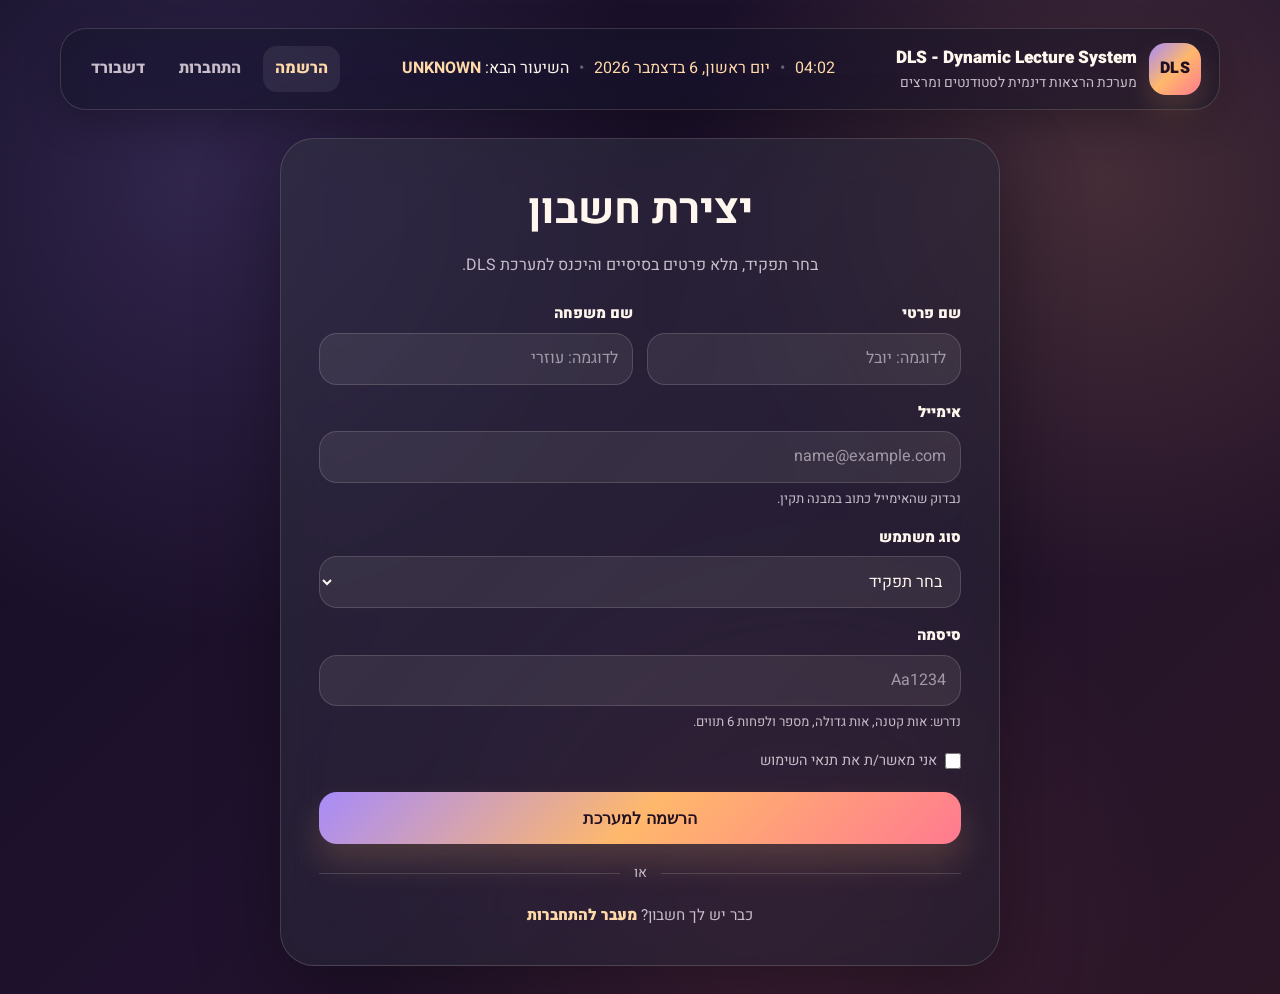
==== index.html @ e1231706 "changed Register to index name" ====
<!--  Dor Mandel :       ID: 315313825
 Yotam Weintraub:   ID: 321610859 -->
<!DOCTYPE html>
<html lang="he" dir="rtl">

<head>
  <!-- =========================================================
       DLS REGISTER PAGE
       ---------------------------------------------------------
       Purpose:
       This page is the registration form for DLS.

       Assignment connection:
       - This can count as the required Form page.
       - It includes more than 3 input fields.
       - It includes a submit button.
       - JavaScript validation is connected through auth.js.
       ========================================================= -->
  <meta charset="UTF-8" />
  <meta name="viewport" content="width=device-width, initial-scale=1.0" />

  <title>DLS | הרשמה</title>

  <link rel="icon" type="image/svg+xml" href="assets/favicon.svg" />

  <link rel="preconnect" href="https://fonts.googleapis.com" />
  <link rel="preconnect" href="https://fonts.gstatic.com" crossorigin />
  <link href="https://fonts.googleapis.com/css2?family=Heebo:wght@400;500;600;700;800;900&display=swap"
    rel="stylesheet" />

  <link rel="stylesheet" href="css/style.css" />
</head>

<body>
  <main class="page-shell">
    
    <!-- #region Header -->
    <header class="topbar">
      <a class="brand" href="login.html" aria-label="Go to DLS sign in">
        <div class="logo logo-text">DLS</div>
        <div>
          <div class="brand-title">DLS - Dynamic Lecture System</div>
          <div class="brand-subtitle">מערכת הרצאות דינמית לסטודנטים ומרצים</div>
        </div>
      </a>

      <!-- Center Top - Clock + Next Lesson + Date -->
      <section class="top-status" aria-label="System status">
        <span class="top-clock" id="topClock">--:--</span>
        <span class="top-divider">•</span>
        <span class="top-date" id="topDate">טוען תאריך...</span>
        <span class="top-divider">•</span>
        <span class="next-class">השיעור הבא: <strong>UNKNOWN</strong></span>
      </section>

      <!-- Navigation Link Buttons -->
      <nav class="nav-links" aria-label="Main navigation">
        <a class="nav-link active" href="index.html">הרשמה</a>
        <a class="nav-link" href="login.html">התחברות</a>
        <a class="nav-link" href="dashboard.html">דשבורד</a>
      </nav>
    </header>
    <!-- #endregion -->

    <!-- #region Main Layout -->
    <section class="auth-center-wrap">
      <div class="auth-layout">
        <!-- #region index Form -->
        <section class="form-card glass-panel" aria-labelledby="index-title">
          <div class="form-header">
            <h1 id="register-title">יצירת חשבון</h1>
            <p>בחר תפקיד, מלא פרטים בסיסיים והיכנס למערכת DLS.</p>
          </div>

          <form id="registerForm" class="form-grid" novalidate>
            <div class="two-columns">
              <div class="field">
                <label for="firstName">שם פרטי</label>
                <input id="firstName" name="firstName" type="text" placeholder="לדוגמה: יובל" />
              </div>

              <div class="field">
                <label for="lastName">שם משפחה</label>
                <input id="lastName" name="lastName" type="text" placeholder="לדוגמה: עוזרי" />
              </div>
            </div>

            <div class="field">
              <label for="email">אימייל</label>
              <div class="input-wrap has-status">
                <input id="email" name="email" type="email" placeholder="name@example.com" data-email-input />
                <span class="input-status" data-email-status aria-hidden="true"></span>
              </div>
              <small class="field-hint" data-email-hint>נבדוק שהאימייל כתוב במבנה תקין.</small>
            </div>

            <div class="field">
              <label for="role">סוג משתמש</label>
              <select id="role" name="role">
                <option value="">בחר תפקיד</option>
                <option value="student">סטודנט</option>
                <option value="lecturer">מרצה</option>
                <option value="assistant">מתרגל</option>
              </select>
            </div>

            <div class="field">
              <label for="password">סיסמה</label>
              <input id="password" name="password" type="password" placeholder="Aa1234" data-password-input />
              <small id="passwordHint" class="field-hint">
                נדרש: אות קטנה, אות גדולה, מספר ולפחות 6 תווים.
              </small>
            </div>

            <div class="helper-row">
              <label class="checkbox-line">
                <input id="terms" name="terms" type="checkbox" />
                <span>אני מאשר/ת את תנאי השימוש</span>
              </label>
            </div>

            <button class="btn-primary" type="submit">הרשמה למערכת</button>

            <div id="registerMessage" class="form-message" aria-live="polite"></div>
          </form>

          <div class="divider">או</div>

          <p class="switch-note">
            כבר יש לך חשבון?
            <a href="login.html">מעבר להתחברות</a>
          </p>
        </section>
        <!-- #endregion -->
      </div>
    </section>
    <!-- #endregion -->
  </main>

  <script src="js/auth.js"></script>
</body>

</html>
---- css/style.css ----
/* // Dor Mandel :       ID: 315313825
// Yotam Weintraub:   ID: 321610859 */
/* =========================================================
   DLS AUTH PAGES STYLE 
   ========================================================= */

/*
   in charge of defining the overall styles and layout for the DLS
    authentication pages, including login and registration.
    It sets up the structure for the auth pages,
     such as the top bar, form cards, input fields,
      buttons, and responsive design.
     This file imports theme.css at the top
      to utilize the design tokens defined there,
       ensuring a cohesive look and feel across all auth-related pages.
   */

@import url("./theme.css");

* {
  box-sizing: border-box;
  margin: 0;
  padding: 0;
}

html {
  min-height: 100%;
}

body {
  min-height: 100vh;
  font-family: "Heebo", Arial, Helvetica, sans-serif;
  color: var(--color-text);
  background:
    radial-gradient(circle at 15% 18%, var(--color-purple-soft), transparent 34%),
    radial-gradient(circle at 86% 18%, var(--color-accent-soft), transparent 30%),
    radial-gradient(circle at 60% 90%, rgba(255, 122, 144, 0.11), transparent 34%),
    linear-gradient(135deg, var(--color-bg-start), var(--color-bg-mid), var(--color-bg-end));
  line-height: 1.6;
}

a {
  color: inherit;
}

.page-shell {
  width: min(var(--container-width), calc(100% - 32px));
  min-height: 100vh;
  margin: 0 auto;
  padding: var(--space-page) 0;
  display: flex;
  flex-direction: column;
  gap: 28px;
}

.auth-center-wrap {
  flex: 1;
  display: flex;
  align-items: center;
  justify-content: center;
}

.auth-layout {
  width: min(100%, 720px);
  display: grid;
  grid-template-columns: 1fr;
}

/* Glass Panel */
.glass-panel {
  border: 1px solid var(--color-border);
  border-radius: var(--radius-xl);
  background: linear-gradient(135deg, rgba(255, 255, 255, .08), rgba(255, 255, 255, .035)), var(--color-surface);
  backdrop-filter: blur(24px) saturate(140%);
  -webkit-backdrop-filter: blur(24px) saturate(140%);
  box-shadow: var(--shadow-card);
}

/* Top Bar Boxing */
.topbar {
  display: grid;
  grid-template-columns: auto 1fr auto;
  align-items: center;
  gap: 18px;
  padding: 14px 18px;
  border: 1px solid var(--color-border);
  border-radius: var(--radius-lg);
  background: rgba(19, 20, 34, 0.50);
  backdrop-filter: blur(22px) saturate(140%);
  -webkit-backdrop-filter: blur(22px) saturate(140%);
  box-shadow: var(--shadow-soft);
}

/* Top Title + Logo*/
.brand {
  display: flex;
  align-items: center;
  gap: 12px;
  text-decoration: none;
}

/* --- Logo Text Style  --- */
.logo {
  width: 52px;
  height: 52px;
  border-radius: 17px;
  display: grid;
  place-items: center;
  background: linear-gradient(135deg,
      var(--color-purple),
      var(--color-accent),
      var(--color-accent-strong));
  color: #211123;
  font-weight: 900;
  font-size: 1rem;
  letter-spacing: 0.5px;
  box-shadow: 0 14px 30px rgba(255, 184, 107, 0.16);
}

.brand-title {
  font-size: 1.08rem;
  font-weight: 900;
}

.brand-subtitle {
  font-size: .86rem;
  color: var(--color-muted);
}

.top-status {
  justify-self: center;
  display: flex;
  gap: 10px;
  flex-wrap: wrap;
  justify-content: center;
}

.top-clock,
.top-date,
.next-class strong {
  color: var(--color-accent-dark);
}

.top-divider {
  color: rgba(255, 247, 237, 0.35);
}

.nav-links {
  display: flex;
  align-items: center;
  gap: 10px;
  flex-wrap: wrap;
}

.nav-link {
  text-decoration: none;
  color: var(--color-muted);
  font-weight: 800;
  padding: 10px 12px;
  border-radius: 14px;
  transition: .2s ease;
}

.nav-link:hover,
.nav-link.active {
  color: var(--color-accent-dark);
  background: var(--color-primary-soft);
}

.form-card {
  padding: 38px;
}

.form-header {
  margin-bottom: 24px;
  text-align: center;
}

.form-header h1 {
  font-size: clamp(1.8rem, 4vw, 2.65rem);
  margin-bottom: 8px;
}

.form-header p {
  color: var(--color-muted);
}

.form-grid {
  display: grid;
  gap: 16px;
}

.two-columns {
  display: grid;
  grid-template-columns: 1fr 1fr;
  gap: 14px;
}

.field label {
  display: block;
  margin-bottom: 7px;
  font-size: .92rem;
  font-weight: 900;
  color: var(--color-text);
}

.input-wrap {
  position: relative;
}

.field input,
.field select {
  width: 100%;
  min-height: 50px;
  padding: 12px 14px;
  border: 1px solid var(--color-border);
  border-radius: var(--radius-md);
  outline: none;
  color: var(--color-text) !important;
  background-color: var(--color-input);
  font: inherit;
  transition: .2s ease;
}

.field select {
  appearance: auto;
}

/* Fix for User Type color in Pickup Tile (not default white) */
.field select option {
  color: var(--color-text);
  background-color: #25182c;
}

/* Change the options inside the field */
.field select option:checked {
  color: #211123;
  background-color: var(--color-accent);
}

/* --- End of Fix for User Type color --- */

.field input::placeholder {
  color: rgba(200, 189, 201, .74);
}

.field input:focus,
.field select:focus {
  border-color: var(--color-accent);
  box-shadow: 0 0 0 4px var(--color-accent-soft);
  background-color: var(--color-input-focus);
}

.field input:-webkit-autofill,
.field input:-webkit-autofill:hover,
.field input:-webkit-autofill:focus,
.field input:-webkit-autofill:active {
  -webkit-text-fill-color: var(--color-text) !important;
  caret-color: var(--color-text);
  transition: background-color 9999s ease-in-out 0s;
  box-shadow: 0 0 0 1000px #25182c inset !important;
  border-color: var(--color-accent);
}

.input-status {
  position: absolute;
  top: 50%;
  left: 14px;
  width: 24px;
  height: 24px;
  transform: translateY(-50%);
  display: none;
  place-items: center;
  border-radius: 50%;
  font-size: .78rem;
  font-weight: 900;
}

.input-wrap.has-status input {
  padding-left: 48px;
}

.input-status.valid {
  display: grid;
  color: #211123;
  background: #bbf7d0;
}

.input-status.invalid {
  display: grid;
  color: #211123;
  background: #ffb4c6;
}

.field-hint {
  display: block;
  min-height: 20px;
  margin-top: 6px;
  color: var(--color-muted);
  font-size: .82rem;
}

.field-hint.valid {
  color: var(--color-success-text);
}

.field-hint.invalid {
  color: var(--color-error-text);
}

.helper-row {
  display: flex;
  justify-content: space-between;
  align-items: center;
  gap: 14px;
  color: var(--color-muted);
  font-size: .9rem;
}

.checkbox-line {
  display: flex;
  align-items: center;
  gap: 8px;
}

.checkbox-line input {
  width: 16px;
  height: 16px;
  accent-color: var(--color-accent);
}

.form-link {
  color: var(--color-accent-dark);
  font-weight: 900;
  text-decoration: none;
}

.btn-primary {
  width: 100%;
  min-height: 52px;
  margin-top: 4px;
  border: 0;
  border-radius: var(--radius-md);
  background: linear-gradient(135deg, var(--color-purple), var(--color-accent), var(--color-accent-strong));
  color: #211123;
  font-weight: 900;
  font-size: 1rem;
  cursor: pointer;
  box-shadow: 0 18px 34px rgba(255, 184, 107, .18);
  transition: transform .18s ease, box-shadow .18s ease;
}

.btn-primary:hover {
  transform: translateY(-2px);
  box-shadow: 0 22px 42px rgba(255, 184, 107, .26);
}

.divider {
  display: flex;
  align-items: center;
  gap: 14px;
  margin: 18px 0;
  color: var(--color-muted);
  font-size: .88rem;
}

.divider::before,
.divider::after {
  content: "";
  flex: 1;
  height: 1px;
  background: var(--color-border);
}

.switch-note {
  text-align: center;
  color: var(--color-muted);
  font-size: .95rem;
}

.switch-note a {
  color: var(--color-accent-dark);
  font-weight: 900;
  text-decoration: none;
}

.form-message {
  display: none;
  margin-top: 2px;
  padding: 13px 14px;
  border-radius: 16px;
  font-size: .92rem;
  font-weight: 800;
}

.form-message.error {
  display: block;
  background: var(--color-error-bg);
  color: var(--color-error-text);
}

.form-message.success {
  display: block;
  background: var(--color-success-bg);
  color: var(--color-success-text);
}

/* =========================================================
   AUTH CARD ENTRY ANIMATION (just simple trans)
   ---------------------------------------------------------
   ========================================================= */

.form-card {
  animation: authCardEnter 0.5s ease both;
}

@keyframes authCardEnter {
  from {
    opacity: 0;
    transform: translateY(14px) scale(0.985);
  }

  to {
    opacity: 1;
    transform: translateY(0) scale(1);
  }
}

/* --- Responsive Design --- */
@media (max-width:860px) {
  .topbar {
    grid-template-columns: 1fr;
  }

  .top-status {
    justify-self: stretch;
    justify-content: flex-start;
  }

  .nav-links {
    justify-content: flex-start;
  }
}

@media (max-width:640px) {
  .page-shell {
    width: min(100% - 22px, var(--container-width));
  }

  .form-card {
    padding: 24px;
    border-radius: 24px;
  }

  .two-columns {
    grid-template-columns: 1fr;
  }

}
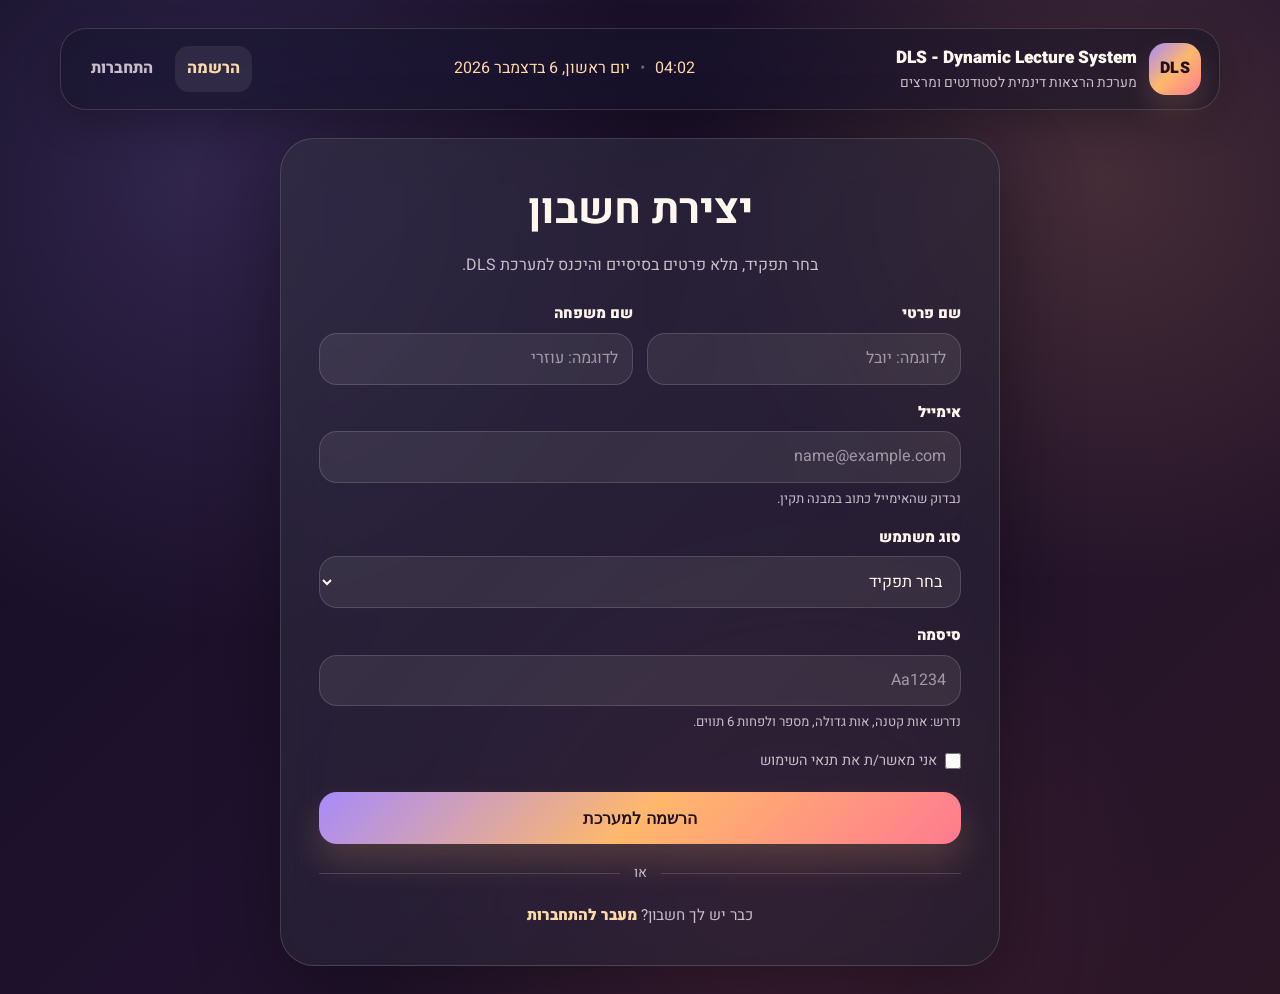
==== commit ca9f2aec: "Clean auth pages navigation" ====
--- a/index.html
+++ b/index.html
@@ -49,15 +49,12 @@
         <span class="top-clock" id="topClock">--:--</span>
         <span class="top-divider">•</span>
         <span class="top-date" id="topDate">טוען תאריך...</span>
-        <span class="top-divider">•</span>
-        <span class="next-class">השיעור הבא: <strong>UNKNOWN</strong></span>
       </section>
 
       <!-- Navigation Link Buttons -->
       <nav class="nav-links" aria-label="Main navigation">
         <a class="nav-link active" href="index.html">הרשמה</a>
         <a class="nav-link" href="login.html">התחברות</a>
-        <a class="nav-link" href="dashboard.html">דשבורד</a>
       </nav>
     </header>
     <!-- #endregion -->
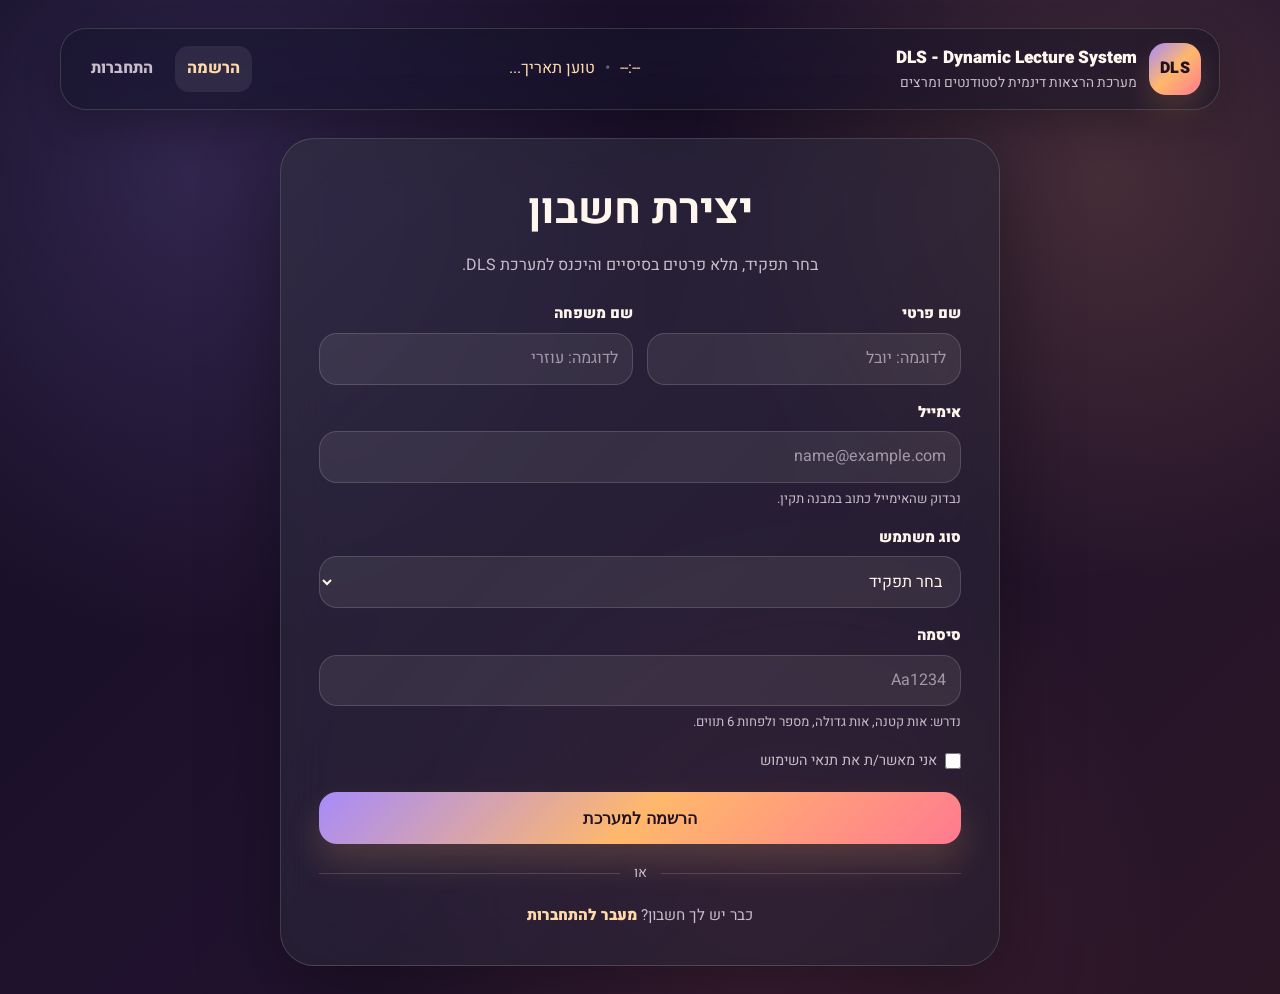
==== commit 07861297: "changed hierarchy of files" ====
--- a/index.html
+++ b/index.html
@@ -134,7 +134,8 @@
     <!-- #endregion -->
   </main>
 
+  
+  <script src="js/Api-dls.js"></script>
   <script src="js/auth.js"></script>
 </body>
-
 </html>
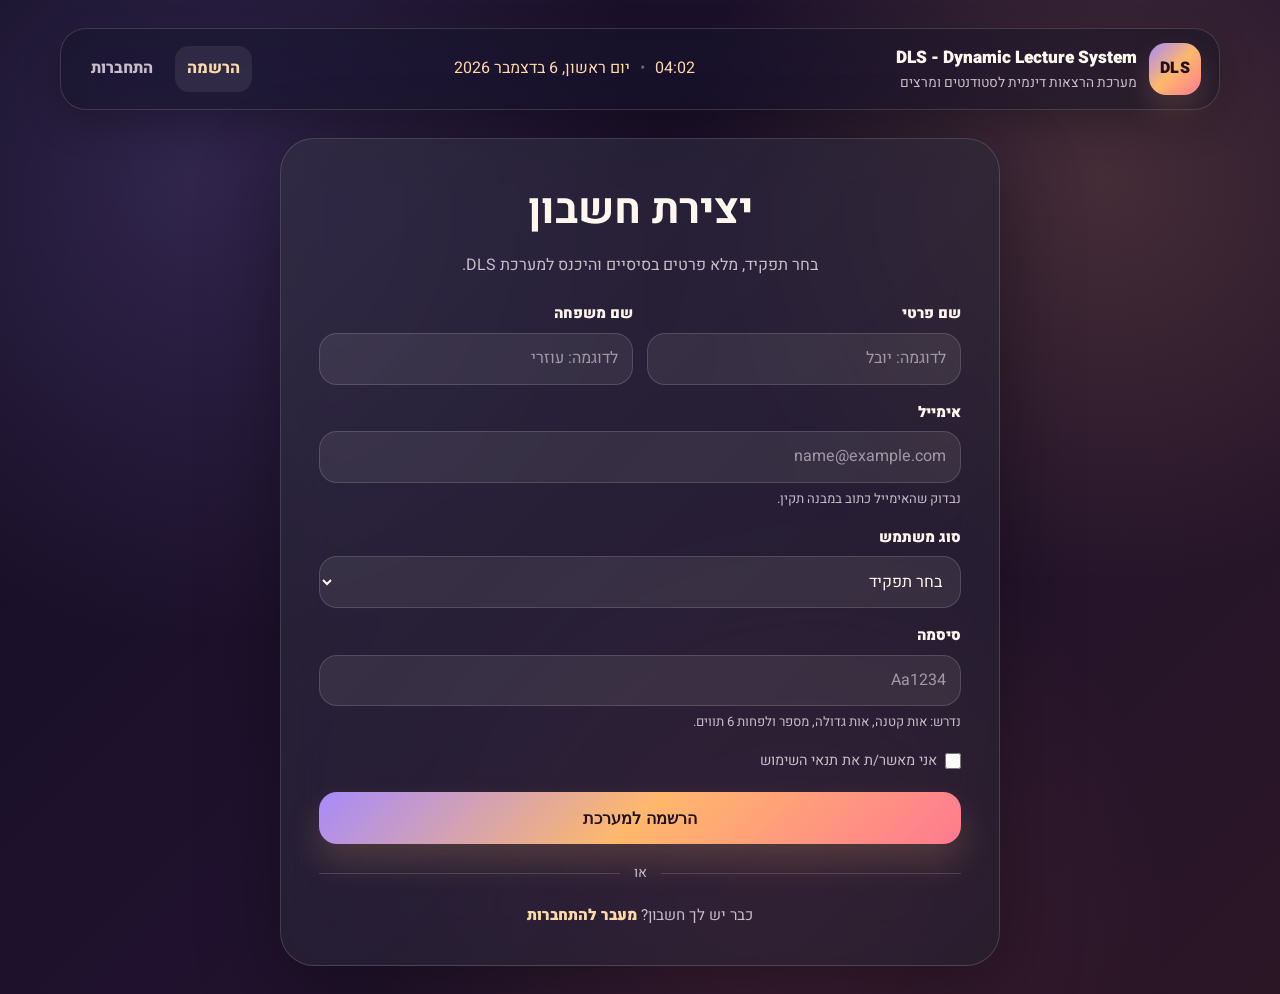
==== commit 9d25c726: "Stabilize live session questions and presentation refresh" ====
--- a/index.html
+++ b/index.html
@@ -29,6 +29,8 @@
     rel="stylesheet" />
 
   <link rel="stylesheet" href="css/style.css" />
+  
+  <script src="./js/server-wakeup.js"></script>
 </head>
 
 <body>
